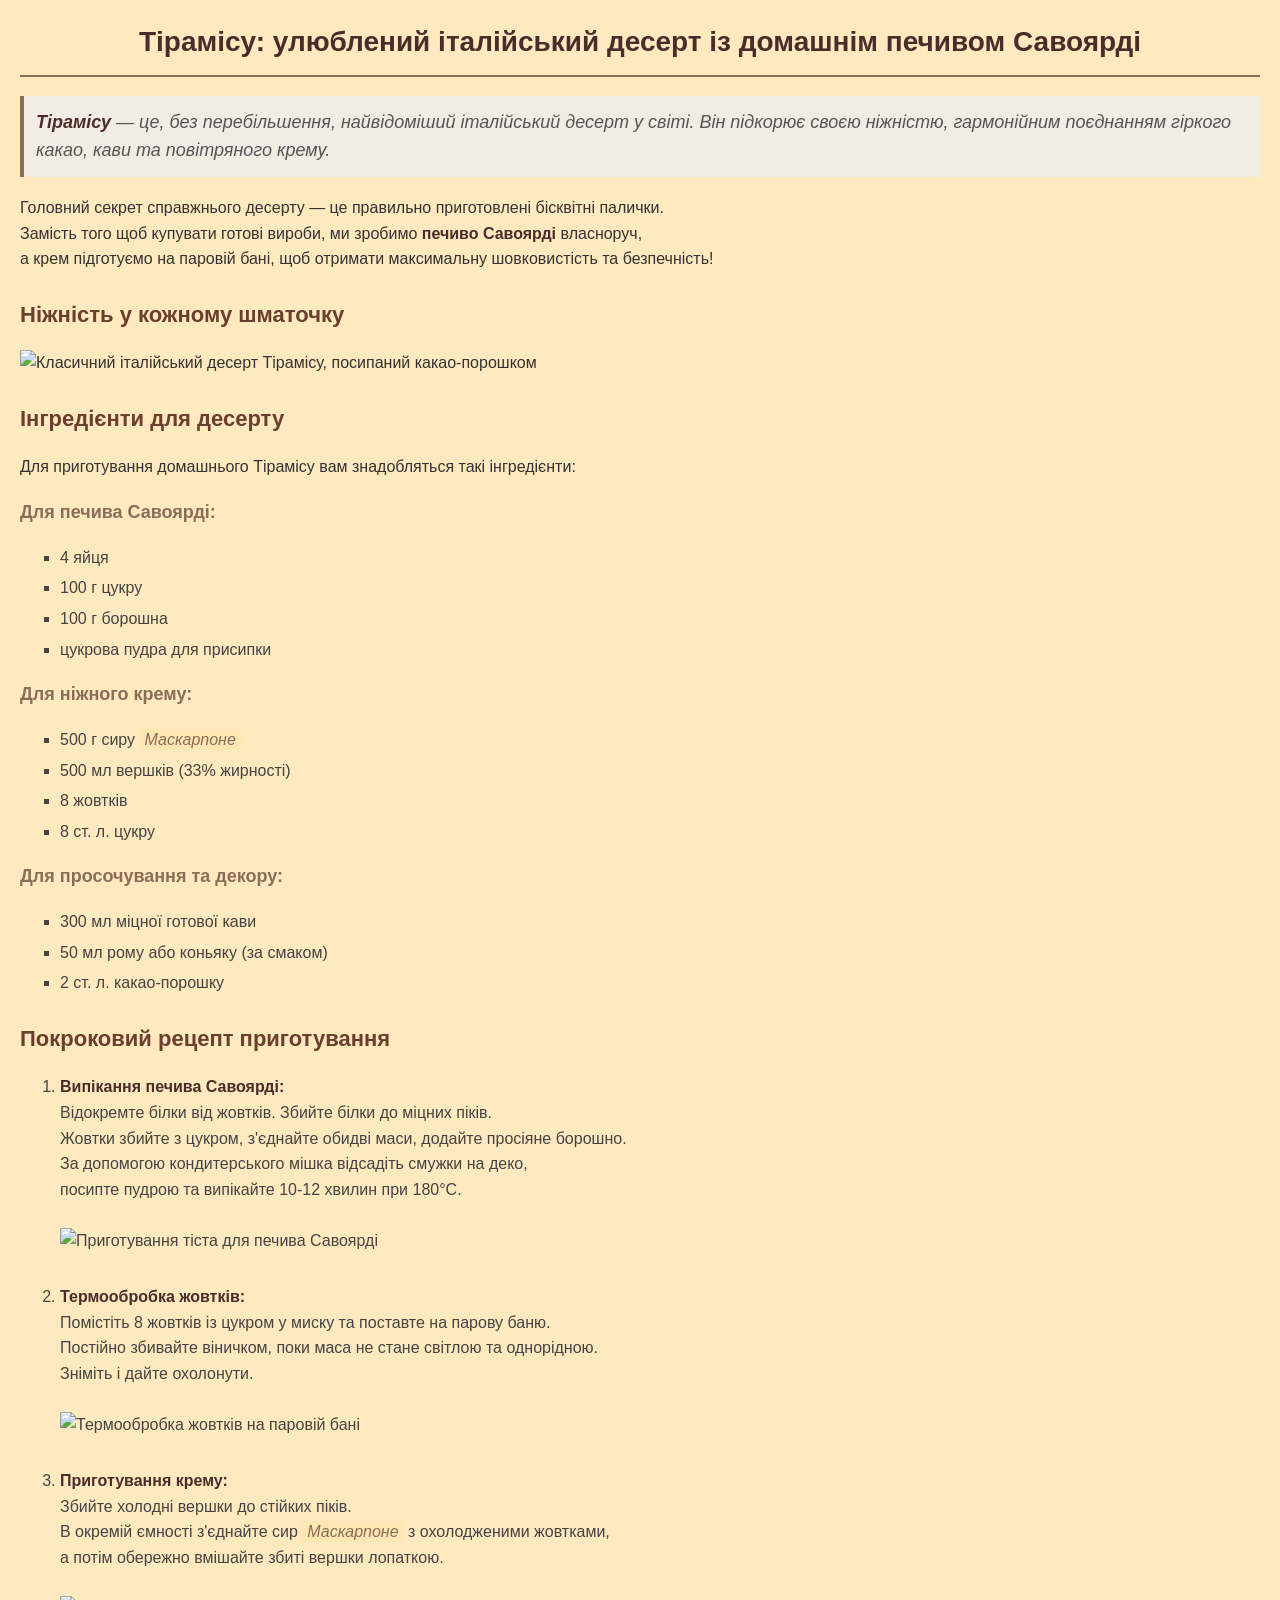
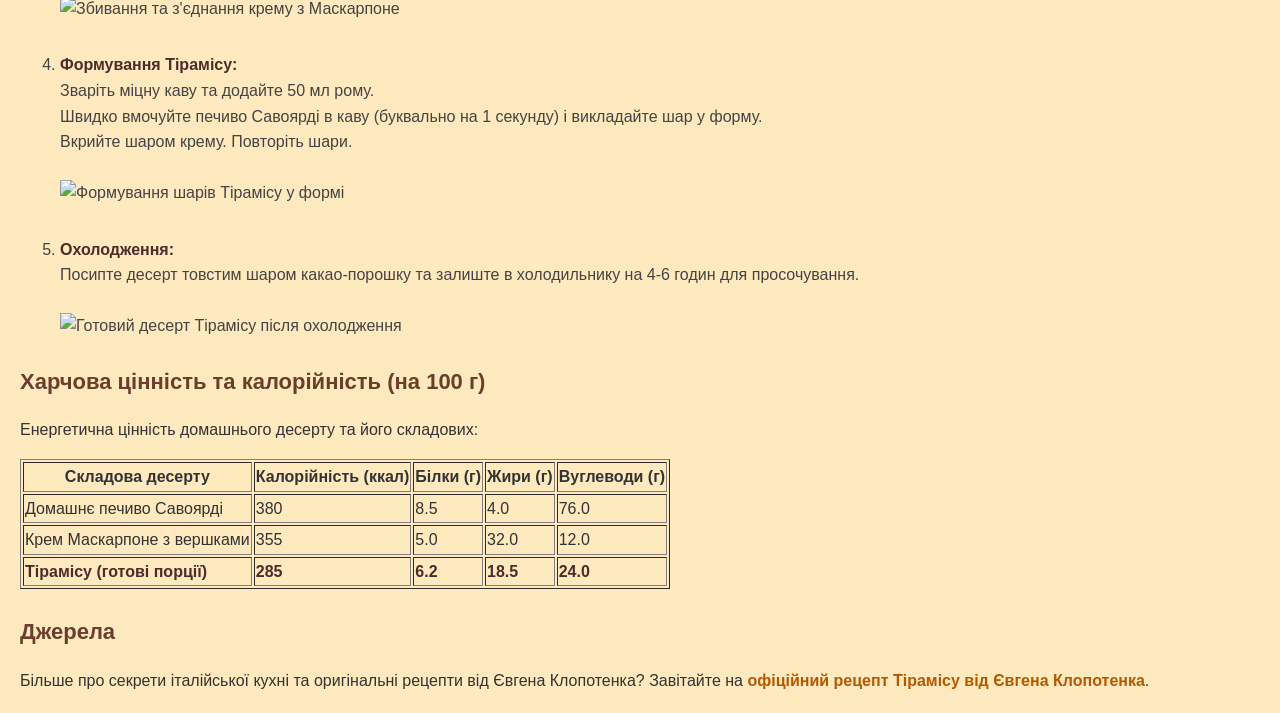
==== iind.html @ 0dbadf5c "Add files via upload" ====
<!DOCTYPE html>
<html lang="uk">

<head>
    <meta charset="UTF-8">
    <meta name="viewport" content="width=device-width, initial-scale=1.0">
    <title>Тірамісу: Улюблений італійський десерт від шефа</title>
    <link rel="stylesheet" href="sttyle.css">
</head>

<body>

    <h1 id="page-title">Тірамісу: улюблений італійський десерт із домашнім печивом Савоярді</h1>

    <p class="intro">
        <strong>Тірамісу</strong> — це, без перебільшення, найвідоміший італійський десерт у світі. Він підкорює своєю
        ніжністю, гармонійним поєднанням гіркого какао, кави та повітряного крему.
    </p>
    <p>
        Головний секрет справжнього десерту — це правильно приготовлені бісквітні палички.<br>
        Замість того щоб купувати готові вироби, ми зробимо <strong>печиво Савоярді</strong> власноруч,<br>
        а крем підготуємо на паровій бані, щоб отримати максимальну шовковистість та безпечність!
    </p>

    <h2 class="section-title">Ніжність у кожному шматочку</h2>
    <img src="https://images.unsplash.com/photo-1571877227200-a0d98ea607e9?auto=format&fit=crop&w=800&q=80"
        alt="Класичний італійський десерт Тірамісу, посипаний какао-порошком" width="600">

    <h2 class="section-title">Інгредієнти для десерту</h2>
    <p>Для приготування домашнього Тірамісу вам знадобляться такі інгредієнти:</p>

    <h3>Для печива Савоярді:</h3>
    <ul>
        <li>4 яйця</li>
        <li>100 г цукру</li>
        <li>100 г борошна</li>
        <li>цукрова пудра для присипки</li>
    </ul>

    <h3>Для ніжного крему:</h3>
    <ul>
        <li>500 г сиру <em class="highlight">Маскарпоне</em></li>
        <li>500 мл вершків (33% жирності)</li>
        <li>8 жовтків</li>
        <li>8 ст. л. цукру</li>
    </ul>

    <h3>Для просочування та декору:</h3>
    <ul>
        <li>300 мл міцної готової кави</li>
        <li>50 мл рому або коньяку (за смаком)</li>
        <li>2 ст. л. какао-порошку</li>
    </ul>

    <h2 class="section-title">Покроковий рецепт приготування</h2>
    <ol>
        <li>
            <strong>Випікання печива Савоярді:</strong>
            <br> Відокремте білки від жовтків. Збийте білки до міцних піків.
            <br> Жовтки збийте з цукром, з'єднайте обидві маси, додайте просіяне борошно.
            <br> За допомогою кондитерського мішка відсадіть смужки на деко,
            <br> посипте пудрою та випікайте 10-12 хвилин при 180°C.<br>
            <br>
            <img src="https://klopotenko.com/wp-content/uploads/2022/11/tyramisu-onovlennya-2-img.jpg?v=1720543439"
                alt="Приготування тіста для печива Савоярді" width="450">
        </li>
        <br>
        <li>
            <strong>Термообробка жовтків:</strong>
            <br> Помістіть 8 жовтків із цукром у миску та поставте на парову баню.
            <br> Постійно збивайте віничком, поки маса не стане світлою та однорідною.
            <br> Зніміть і дайте охолонути.<br>
            <br>
            <img src="https://klopotenko.com/wp-content/uploads/2022/11/tyramisu-onovlennya-3-img.jpg?v=1720543438"
                alt="Термообробка жовтків на паровій бані" width="450">
        </li>
        <br>
        <li>
            <strong>Приготування крему:</strong>
            <br> Збийте холодні вершки до стійких піків.
            <br> В окремій ємності з'єднайте сир <em class="highlight">Маскарпоне</em> з охолодженими жовтками,
            <br> а потім обережно вмішайте збиті вершки лопаткою.<br>
            <br>
            <img src="https://klopotenko.com/wp-content/uploads/2022/11/tyramisu-onovlennya-4-img.jpg?v=1720543437"
                alt="Збивання та з'єднання крему з Маскарпоне" width="450">
        </li>
        <br>
        <li>
            <strong>Формування Тірамісу:</strong>
            <br> Зваріть міцну каву та додайте 50 мл рому.
            <br> Швидко вмочуйте печиво Савоярді в каву (буквально на 1 секунду) і викладайте шар у форму.
            <br> Вкрийте шаром крему. Повторіть шари.<br>
            <br>
            <img src="https://klopotenko.com/wp-content/uploads/2022/11/tyramisu-onovlennya-5-img.jpg?v=1720543436"
                alt="Формування шарів Тірамісу у формі" width="450">
        </li>
        <br>
        <li>
            <strong>Охолодження:</strong>
            <br> Посипте десерт товстим шаром какао-порошку та залиште в холодильнику на 4-6 годин для просочування.<br>
            <br>
            <img src="https://klopotenko.com/wp-content/uploads/2022/11/tyramisu-onovlennya-6-img.jpg?v=1720543435"
                alt="Готовий десерт Тірамісу після охолодження" width="450">
        </li>
    </ol>

    <h2 class="section-title">Харчова цінність та калорійність (на 100 г)</h2>
    <p>Енергетична цінність домашнього десерту та його складових:</p>
    <table border="1">
        <thead>
            <tr>
                <th>Складова десерту</th>
                <th>Калорійність (ккал)</th>
                <th>Білки (г)</th>
                <th>Жири (г)</th>
                <th>Вуглеводи (г)</th>
            </tr>
        </thead>
        <tbody>
            <tr>
                <td>Домашнє печиво Савоярді</td>
                <td>380</td>
                <td>8.5</td>
                <td>4.0</td>
                <td>76.0</td>
            </tr>
            <tr>
                <td>Крем Маскарпоне з вершками</td>
                <td>355</td>
                <td>5.0</td>
                <td>32.0</td>
                <td>12.0</td>
            </tr>
            <tr>
                <td><strong>Тірамісу (готові порції)</strong></td>
                <td><strong>285</strong></td>
                <td><strong>6.2</strong></td>
                <td><strong>18.5</strong></td>
                <td><strong>24.0</strong></td>
            </tr>
        </tbody>
    </table>

    <h2 class="section-title">Джерела</h2>
    <p>
        Більше про секрети італійської кухні та оригінальні рецепти від Євгена Клопотенка? Завітайте на
        <a href="https://klopotenko.com/tiramisu-ylublenyj-italijskij-desert/" target="_blank"
            rel="noopener noreferrer">офіційний рецепт Тірамісу від Євгена Клопотенка</a>.
    </p>

</body>

</html>
---- sttyle.css ----
body {
    background-color: #ffe9bf;
    font-family: Arial, sans-serif;
    color: #333333;
    line-height: 1.6;
    margin: 20px;
}

#page-title {
    color: #4a2c2a;
    font-size: 28px;
    font-weight: bold;
    text-align: center;
    border-bottom: 2px solid #8c6d58;
    padding-bottom: 10px;
}

.section-title {
    color: #6b3e2e;
    font-size: 22px;
    font-weight: bold;
    margin-top: 25px;
}

h3 {
    color: #8c6d58;
    font-size: 18px;
}

.intro {
    font-size: 18px;
    font-style: italic;
    color: #555555;
    background-color: #f3ece4;
    padding: 12px;
    border-left: 4px solid #8c6d58;
}

strong {
    color: #4a2c2a;
}

em {
    color: #8c6d58;
}

.highlight {
    background-color: #ffe6b3;
    padding: 2px 5px;
    border-radius: 3px;
}

a {
    color: #b35900;
    text-decoration: none;
    font-weight: bold;
}

a:hover {
    color: #e67300;
    text-decoration: underline;
}

ul, ol {
    color: #444444;
}

ul {
    list-style-type: square;
}

ol {
    list-style-type: decimal;
}

li {
    margin-bottom: 5px;
}
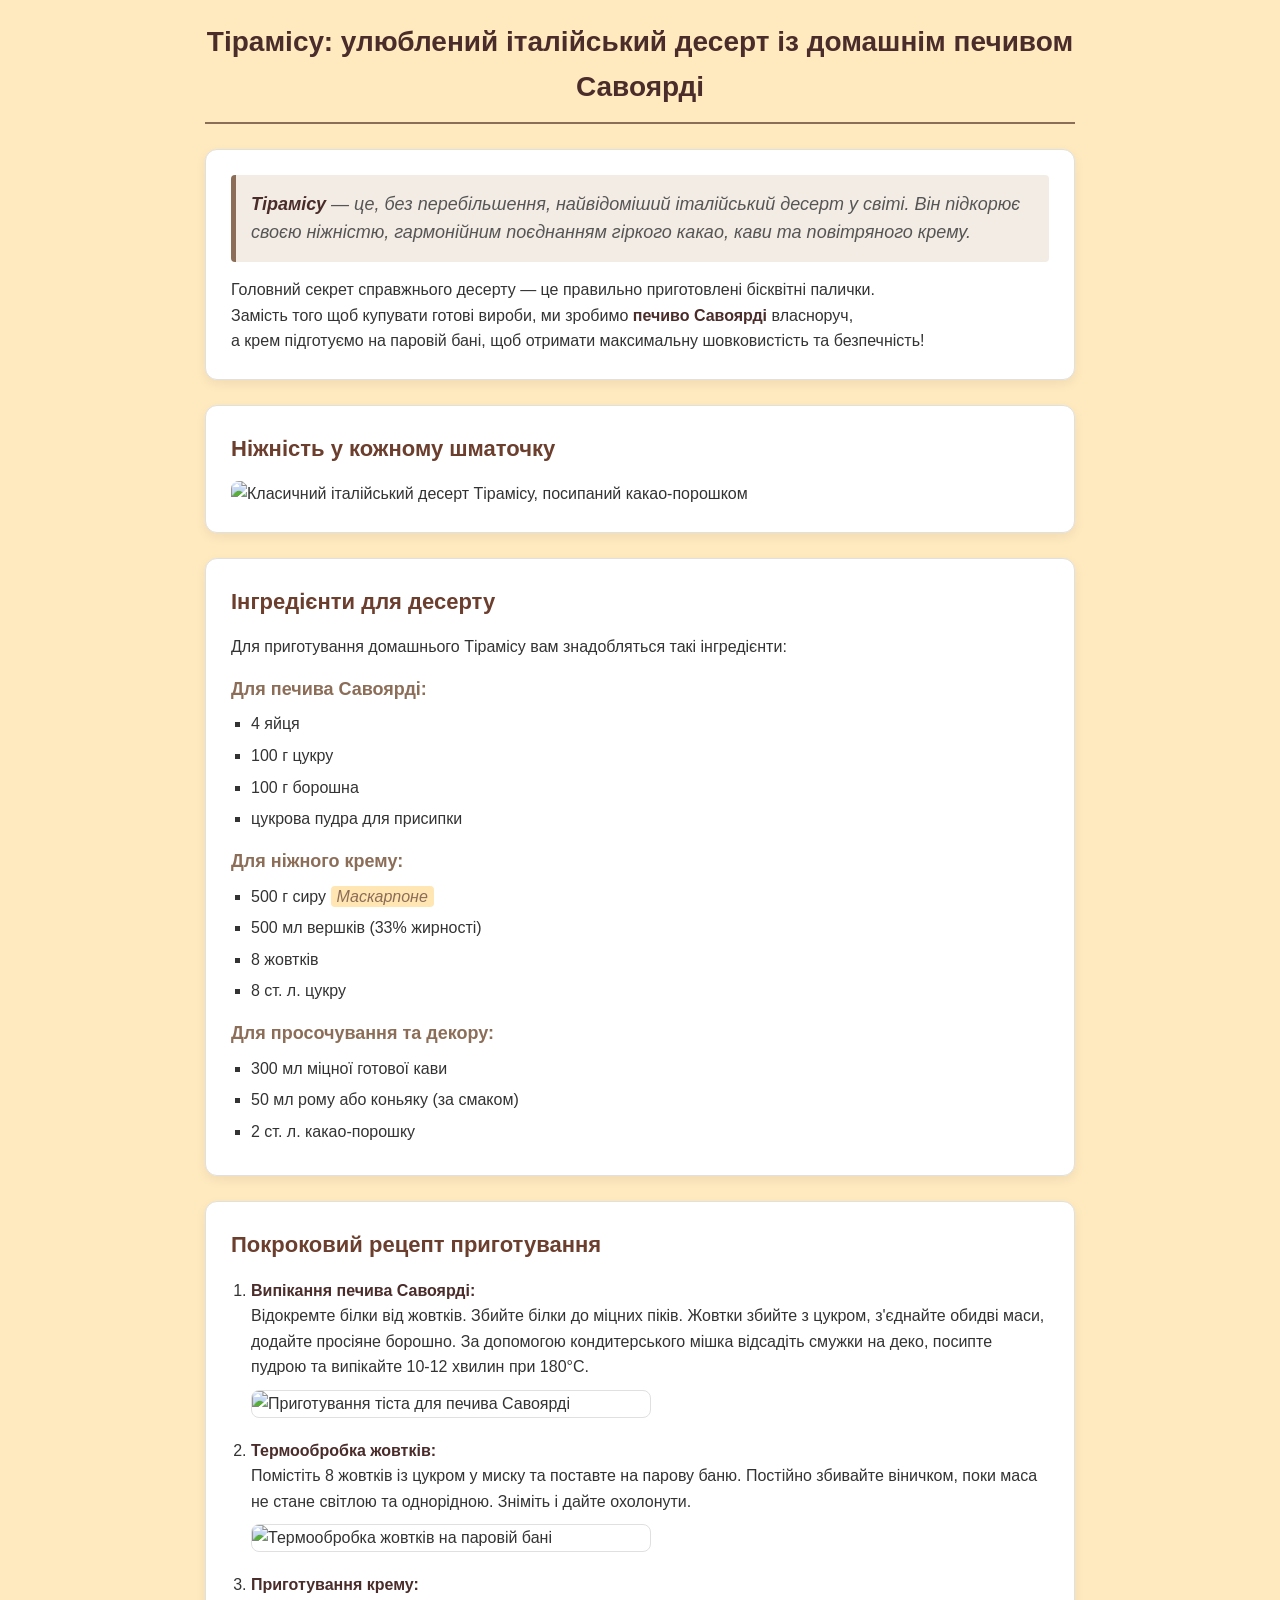
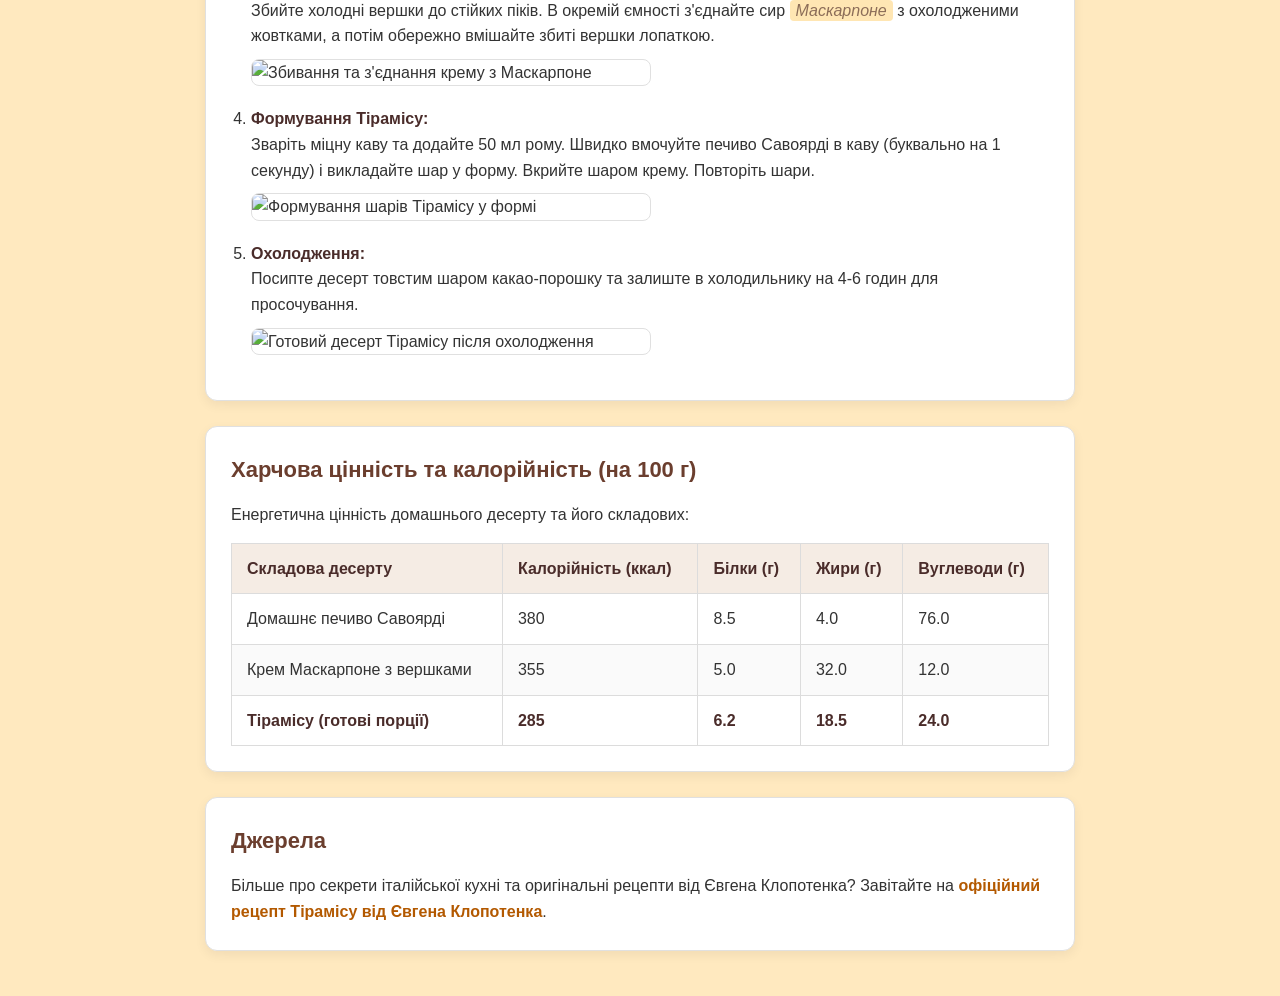
==== commit b89aa934: "Update iind.html" ====
--- a/iind.html
+++ b/iind.html
@@ -10,144 +10,155 @@
 
 <body>
 
-    <h1 id="page-title">Тірамісу: улюблений італійський десерт із домашнім печивом Савоярді</h1>
+    <div class="container">
 
-    <p class="intro">
-        <strong>Тірамісу</strong> — це, без перебільшення, найвідоміший італійський десерт у світі. Він підкорює своєю
-        ніжністю, гармонійним поєднанням гіркого какао, кави та повітряного крему.
-    </p>
-    <p>
-        Головний секрет справжнього десерту — це правильно приготовлені бісквітні палички.<br>
-        Замість того щоб купувати готові вироби, ми зробимо <strong>печиво Савоярді</strong> власноруч,<br>
-        а крем підготуємо на паровій бані, щоб отримати максимальну шовковистість та безпечність!
-    </p>
+        <header id="main-header">
+            <h1 id="page-title">Тірамісу: улюблений італійський десерт із домашнім печивом Савоярді</h1>
+        </header>
 
-    <h2 class="section-title">Ніжність у кожному шматочку</h2>
-    <img src="https://images.unsplash.com/photo-1571877227200-a0d98ea607e9?auto=format&fit=crop&w=800&q=80"
-        alt="Класичний італійський десерт Тірамісу, посипаний какао-порошком" width="600">
+        <section class="card">
+            <p class="intro">
+                <strong>Тірамісу</strong> — це, без перебільшення, найвідоміший італійський десерт у світі. Він підкорює своєю
+                ніжністю, гармонійним поєднанням гіркого какао, кави та повітряного крему.
+            </p>
+            <p style="margin-top: 15px;">
+                Головний секрет справжнього десерту — це правильно приготовлені бісквітні палички.<br>
+                Замість того щоб купувати готові вироби, ми зробимо <strong>печиво Савоярді</strong> власноруч,<br>
+                а крем підготуємо на паровій бані, щоб отримати максимальну шовковистість та безпечність!
+            </p>
+        </section>
 
-    <h2 class="section-title">Інгредієнти для десерту</h2>
-    <p>Для приготування домашнього Тірамісу вам знадобляться такі інгредієнти:</p>
+        <section class="card">
+            <h2 class="section-title">Ніжність у кожному шматочку</h2>
+            <img src="https://images.unsplash.com/photo-1571877227200-a0d98ea607e9?auto=format&fit=crop&w=800&q=80"
+                alt="Класичний італійський десерт Тірамісу, посипаний какао-порошком" class="main-img">
+        </section>
 
-    <h3>Для печива Савоярді:</h3>
-    <ul>
-        <li>4 яйця</li>
-        <li>100 г цукру</li>
-        <li>100 г борошна</li>
-        <li>цукрова пудра для присипки</li>
-    </ul>
+        <section class="card">
+            <h2 class="section-title">Інгредієнти для десерту</h2>
+            <p style="margin-bottom: 15px;">Для приготування домашнього Тірамісу вам знадобляться такі інгредієнти:</p>
 
-    <h3>Для ніжного крему:</h3>
-    <ul>
-        <li>500 г сиру <em class="highlight">Маскарпоне</em></li>
-        <li>500 мл вершків (33% жирності)</li>
-        <li>8 жовтків</li>
-        <li>8 ст. л. цукру</li>
-    </ul>
+            <h3>Для печива Савоярді:</h3>
+            <ul>
+                <li>4 яйця</li>
+                <li>100 г цукру</li>
+                <li>100 г борошна</li>
+                <li>цукрова пудра для присипки</li>
+            </ul>
 
-    <h3>Для просочування та декору:</h3>
-    <ul>
-        <li>300 мл міцної готової кави</li>
-        <li>50 мл рому або коньяку (за смаком)</li>
-        <li>2 ст. л. какао-порошку</li>
-    </ul>
+            <h3>Для ніжного крему:</h3>
+            <ul>
+                <li>500 г сиру <em class="highlight">Маскарпоне</em></li>
+                <li>500 мл вершків (33% жирності)</li>
+                <li>8 жовтків</li>
+                <li>8 ст. л. цукру</li>
+            </ul>
 
-    <h2 class="section-title">Покроковий рецепт приготування</h2>
-    <ol>
-        <li>
-            <strong>Випікання печива Савоярді:</strong>
-            <br> Відокремте білки від жовтків. Збийте білки до міцних піків.
-            <br> Жовтки збийте з цукром, з'єднайте обидві маси, додайте просіяне борошно.
-            <br> За допомогою кондитерського мішка відсадіть смужки на деко,
-            <br> посипте пудрою та випікайте 10-12 хвилин при 180°C.<br>
-            <br>
-            <img src="https://klopotenko.com/wp-content/uploads/2022/11/tyramisu-onovlennya-2-img.jpg?v=1720543439"
-                alt="Приготування тіста для печива Савоярді" width="450">
-        </li>
-        <br>
-        <li>
-            <strong>Термообробка жовтків:</strong>
-            <br> Помістіть 8 жовтків із цукром у миску та поставте на парову баню.
-            <br> Постійно збивайте віничком, поки маса не стане світлою та однорідною.
-            <br> Зніміть і дайте охолонути.<br>
-            <br>
-            <img src="https://klopotenko.com/wp-content/uploads/2022/11/tyramisu-onovlennya-3-img.jpg?v=1720543438"
-                alt="Термообробка жовтків на паровій бані" width="450">
-        </li>
-        <br>
-        <li>
-            <strong>Приготування крему:</strong>
-            <br> Збийте холодні вершки до стійких піків.
-            <br> В окремій ємності з'єднайте сир <em class="highlight">Маскарпоне</em> з охолодженими жовтками,
-            <br> а потім обережно вмішайте збиті вершки лопаткою.<br>
-            <br>
-            <img src="https://klopotenko.com/wp-content/uploads/2022/11/tyramisu-onovlennya-4-img.jpg?v=1720543437"
-                alt="Збивання та з'єднання крему з Маскарпоне" width="450">
-        </li>
-        <br>
-        <li>
-            <strong>Формування Тірамісу:</strong>
-            <br> Зваріть міцну каву та додайте 50 мл рому.
-            <br> Швидко вмочуйте печиво Савоярді в каву (буквально на 1 секунду) і викладайте шар у форму.
-            <br> Вкрийте шаром крему. Повторіть шари.<br>
-            <br>
-            <img src="https://klopotenko.com/wp-content/uploads/2022/11/tyramisu-onovlennya-5-img.jpg?v=1720543436"
-                alt="Формування шарів Тірамісу у формі" width="450">
-        </li>
-        <br>
-        <li>
-            <strong>Охолодження:</strong>
-            <br> Посипте десерт товстим шаром какао-порошку та залиште в холодильнику на 4-6 годин для просочування.<br>
-            <br>
-            <img src="https://klopotenko.com/wp-content/uploads/2022/11/tyramisu-onovlennya-6-img.jpg?v=1720543435"
-                alt="Готовий десерт Тірамісу після охолодження" width="450">
-        </li>
-    </ol>
+            <h3>Для просочування та декору:</h3>
+            <ul>
+                <li>300 мл міцної готової кави</li>
+                <li>50 мл рому або коньяку (за смаком)</li>
+                <li>2 ст. л. какао-порошку</li>
+            </ul>
+        </section>
 
-    <h2 class="section-title">Харчова цінність та калорійність (на 100 г)</h2>
-    <p>Енергетична цінність домашнього десерту та його складових:</p>
-    <table border="1">
-        <thead>
-            <tr>
-                <th>Складова десерту</th>
-                <th>Калорійність (ккал)</th>
-                <th>Білки (г)</th>
-                <th>Жири (г)</th>
-                <th>Вуглеводи (г)</th>
-            </tr>
-        </thead>
-        <tbody>
-            <tr>
-                <td>Домашнє печиво Савоярді</td>
-                <td>380</td>
-                <td>8.5</td>
-                <td>4.0</td>
-                <td>76.0</td>
-            </tr>
-            <tr>
-                <td>Крем Маскарпоне з вершками</td>
-                <td>355</td>
-                <td>5.0</td>
-                <td>32.0</td>
-                <td>12.0</td>
-            </tr>
-            <tr>
-                <td><strong>Тірамісу (готові порції)</strong></td>
-                <td><strong>285</strong></td>
-                <td><strong>6.2</strong></td>
-                <td><strong>18.5</strong></td>
-                <td><strong>24.0</strong></td>
-            </tr>
-        </tbody>
-    </table>
+        <section class="card">
+            <h2 class="section-title">Покроковий рецепт приготування</h2>
+            <div class="gallery">
+                <ol>
+                    <li>
+                        <strong>Випікання печива Савоярді:</strong><br>
+                        Відокремте білки від жовтків. Збийте білки до міцних піків.
+                        Жовтки збийте з цукром, з'єднайте обидві маси, додайте просіяне борошно.
+                        За допомогою кондитерського мішка відсадіть смужки на деко,
+                        посипте пудрою та випікайте 10-12 хвилин при 180°C.<br>
+                        <img src="https://klopotenko.com/wp-content/uploads/2022/11/tyramisu-onovlennya-2-img.jpg?v=1720543439"
+                            alt="Приготування тіста для печива Савоярді" class="step-img">
+                    </li>
+                    <li>
+                        <strong>Термообробка жовтків:</strong><br>
+                        Помістіть 8 жовтків із цукром у миску та поставте на парову баню.
+                        Постійно збивайте віничком, поки маса не стане світлою та однорідною.
+                        Зніміть і дайте охолонути.<br>
+                        <img src="https://klopotenko.com/wp-content/uploads/2022/11/tyramisu-onovlennya-3-img.jpg?v=1720543438"
+                            alt="Термообробка жовтків на паровій бані" class="step-img">
+                    </li>
+                    <li>
+                        <strong>Приготування крему:</strong><br>
+                        Збийте холодні вершки до стійких піків.
+                        В окремій ємності з'єднайте сир <em class="highlight">Маскарпоне</em> з охолодженими жовтками,
+                        а потім обережно вмішайте збиті вершки лопаткою.<br>
+                        <img src="https://klopotenko.com/wp-content/uploads/2022/11/tyramisu-onovlennya-4-img.jpg?v=1720543437"
+                            alt="Збивання та з'єднання крему з Маскарпоне" class="step-img">
+                    </li>
+                    <li>
+                        <strong>Формування Тірамісу:</strong><br>
+                        Зваріть міцну каву та додайте 50 мл рому.
+                        Швидко вмочуйте печиво Савоярді в каву (буквально на 1 секунду) і викладайте шар у форму.
+                        Вкрийте шаром крему. Повторіть шари.<br>
+                        <img src="https://klopotenko.com/wp-content/uploads/2022/11/tyramisu-onovlennya-5-img.jpg?v=1720543436"
+                            alt="Формування шарів Тірамісу у формі" class="step-img">
+                    </li>
+                    <li>
+                        <strong>Охолодження:</strong><br>
+                        Посипте десерт товстим шаром какао-порошку та залиште в холодильнику на 4-6 годин для просочування.<br>
+                        <img src="https://klopotenko.com/wp-content/uploads/2022/11/tyramisu-onovlennya-6-img.jpg?v=1720543435"
+                            alt="Готовий десерт Тірамісу після охолодження" class="step-img">
+                    </li>
+                </ol>
+            </div>
+        </section>
 
-    <h2 class="section-title">Джерела</h2>
-    <p>
-        Більше про секрети італійської кухні та оригінальні рецепти від Євгена Клопотенка? Завітайте на
-        <a href="https://klopotenko.com/tiramisu-ylublenyj-italijskij-desert/" target="_blank"
-            rel="noopener noreferrer">офіційний рецепт Тірамісу від Євгена Клопотенка</a>.
-    </p>
+        <section class="card">
+            <h2 class="section-title">Харчова цінність та калорійність (на 100 г)</h2>
+            <p style="margin-bottom: 15px;">Енергетична цінність домашнього десерту та його складових:</p>
+            <table>
+                <thead>
+                    <tr>
+                        <th>Складова десерту</th>
+                        <th>Калорійність (ккал)</th>
+                        <th>Білки (г)</th>
+                        <th>Жири (г)</th>
+                        <th>Вуглеводи (г)</th>
+                    </tr>
+                </thead>
+                <tbody>
+                    <tr>
+                        <td>Домашнє печиво Савоярді</td>
+                        <td>380</td>
+                        <td>8.5</td>
+                        <td>4.0</td>
+                        <td>76.0</td>
+                    </tr>
+                    <tr>
+                        <td>Крем Маскарпоне з вершками</td>
+                        <td>355</td>
+                        <td>5.0</td>
+                        <td>32.0</td>
+                        <td>12.0</td>
+                    </tr>
+                    <tr>
+                        <td><strong>Тірамісу (готові порції)</strong></td>
+                        <td><strong>285</strong></td>
+                        <td><strong>6.2</strong></td>
+                        <td><strong>18.5</strong></td>
+                        <td><strong>24.0</strong></td>
+                    </tr>
+                </tbody>
+            </table>
+        </section>
+
+        <section class="card">
+            <h2 class="section-title">Джерела</h2>
+            <p>
+                Більше про секрети італійської кухні та оригінальні рецепти від Євгена Клопотенка? Завітайте на
+                <a href="https://klopotenko.com/tiramisu-ylublenyj-italijskij-desert/" target="_blank"
+                    rel="noopener noreferrer">офіційний рецепт Тірамісу від Євгена Клопотенка</a>.
+            </p>
+        </section>
+
+    </div>
 
 </body>
 
-</html>+</html>
--- a/sttyle.css
+++ b/sttyle.css
@@ -1,9 +1,29 @@
+* {
+    box-sizing: border-box;
+    margin: 0;
+    padding: 0;
+}
+
 body {
     background-color: #ffe9bf;
     font-family: Arial, sans-serif;
     color: #333333;
     line-height: 1.6;
-    margin: 20px;
+    padding: 20px 0;
+}
+.container {
+    max-width: 900px;
+    margin: 0 auto;
+    padding: 0 15px;
+}
+
+.card {
+    background-color: #ffffff;
+    padding: 25px;
+    border: 1px solid #e0e0e0;
+    border-radius: 12px;
+    margin-bottom: 25px;
+    box-shadow: 0 4px 12px rgba(0, 0, 0, 0.06);
 }
 
 #page-title {
@@ -12,19 +32,22 @@
     font-weight: bold;
     text-align: center;
     border-bottom: 2px solid #8c6d58;
-    padding-bottom: 10px;
+    padding-bottom: 12px;
+    margin-bottom: 25px;
 }
 
 .section-title {
     color: #6b3e2e;
     font-size: 22px;
     font-weight: bold;
-    margin-top: 25px;
+    margin-bottom: 15px;
 }
 
 h3 {
     color: #8c6d58;
     font-size: 18px;
+    margin-top: 15px;
+    margin-bottom: 8px;
 }
 
 .intro {
@@ -32,8 +55,9 @@
     font-style: italic;
     color: #555555;
     background-color: #f3ece4;
-    padding: 12px;
-    border-left: 4px solid #8c6d58;
+    padding: 15px;
+    border-left: 5px solid #8c6d58;
+    border-radius: 4px;
 }
 
 strong {
@@ -46,8 +70,56 @@
 
 .highlight {
     background-color: #ffe6b3;
-    padding: 2px 5px;
-    border-radius: 3px;
+    padding: 2px 6px;
+    border-radius: 4px;
+}
+
+table {
+    width: 100%;
+    border-collapse: collapse;
+    margin-top: 10px;
+}
+
+th, td {
+    padding: 12px 15px;
+    border: 1px solid #dcdcdc;
+    text-align: left;
+}
+
+th {
+    background-color: #f5ece4;
+    color: #4a2c2a;
+    font-weight: bold;
+}
+
+tbody tr:nth-child(even) {
+    background-color: #fafafa;
+}
+
+.main-img {
+    max-width: 100%;
+    height: auto;
+    border-radius: 8px;
+    display: block;
+    margin: 0 auto;
+}
+
+.gallery ol {
+    padding-left: 20px;
+}
+
+.gallery li {
+    margin-bottom: 20px;
+}
+
+.step-img {
+    max-width: 100%;
+    width: 400px;
+    height: auto;
+    border-radius: 8px;
+    border: 1px solid #e0e0e0;
+    margin-top: 10px;
+    display: block;
 }
 
 a {
@@ -61,18 +133,11 @@
     text-decoration: underline;
 }
 
-ul, ol {
-    color: #444444;
-}
-
 ul {
     list-style-type: square;
-}
-
-ol {
-    list-style-type: decimal;
+    padding-left: 20px;
 }
 
 li {
-    margin-bottom: 5px;
-}+    margin-bottom: 6px;
+}
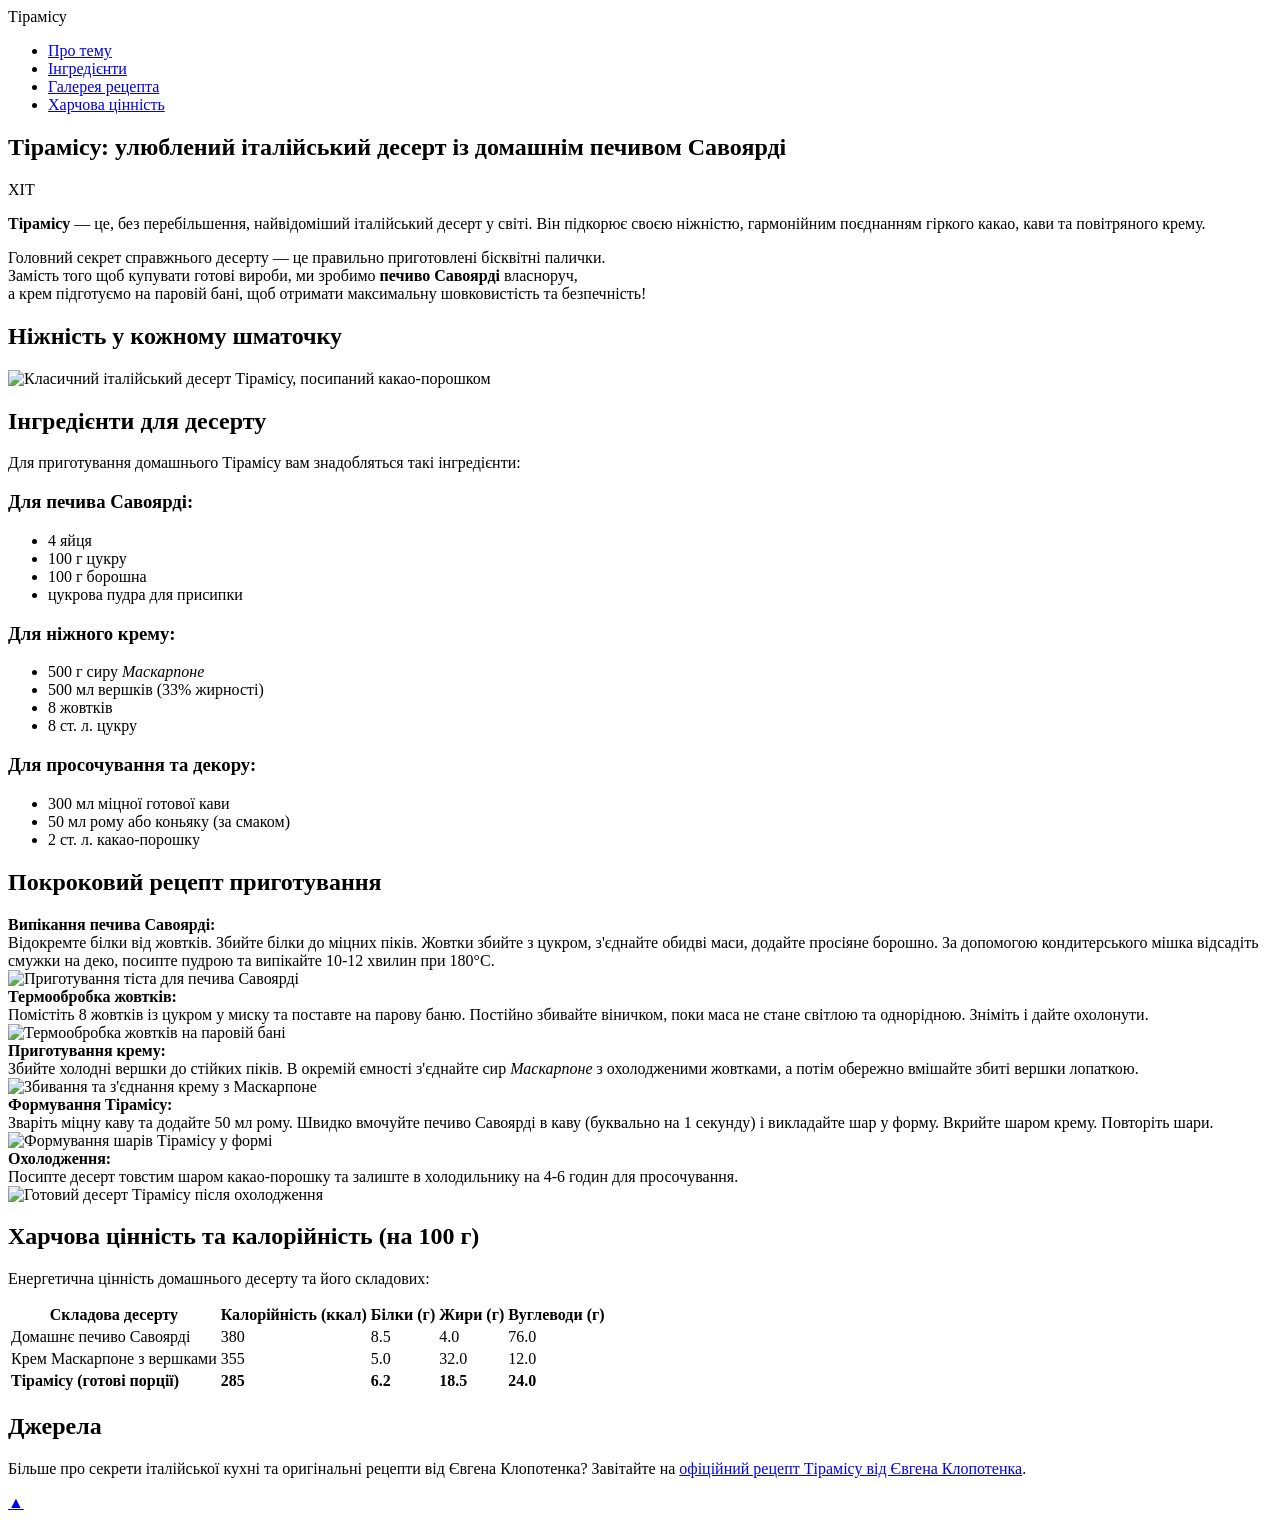
==== commit 07d11fff: "Update index.html" ====
--- a/iind.html
+++ b/iind.html
@@ -5,18 +5,29 @@
     <meta charset="UTF-8">
     <meta name="viewport" content="width=device-width, initial-scale=1.0">
     <title>Тірамісу: Улюблений італійський десерт від шефа</title>
-    <link rel="stylesheet" href="sttyle.css">
+    <link rel="stylesheet" href="css/style.css">
 </head>
 
 <body>
 
+    <header class="site-header" id="main-header">
+        <div class="header-container">
+            <div class="logo">Тірамісу</div>
+            <nav class="site-nav">
+                <ul>
+                    <li><a href="#about">Про тему</a></li>
+                    <li><a href="#ingredients">Інгредієнти</a></li>
+                    <li><a href="#gallery">Галерея рецепта</a></li>
+                    <li><a href="#nutrition">Харчова цінність</a></li>
+                </ul>
+            </nav>
+        </div>
+    </header>
+
     <div class="container">
-
-        <header id="main-header">
+        <section id="about" class="cont_sect card">
             <h1 id="page-title">Тірамісу: улюблений італійський десерт із домашнім печивом Савоярді</h1>
-        </header>
-
-        <section class="card">
+            <span class="sect_span">ХІТ</span>
             <p class="intro">
                 <strong>Тірамісу</strong> — це, без перебільшення, найвідоміший італійський десерт у світі. Він підкорює своєю
                 ніжністю, гармонійним поєднанням гіркого какао, кави та повітряного крему.
@@ -34,7 +45,7 @@
                 alt="Класичний італійський десерт Тірамісу, посипаний какао-порошком" class="main-img">
         </section>
 
-        <section class="card">
+        <section id="ingredients" class="card">
             <h2 class="section-title">Інгредієнти для десерту</h2>
             <p style="margin-bottom: 15px;">Для приготування домашнього Тірамісу вам знадобляться такі інгредієнти:</p>
 
@@ -62,54 +73,52 @@
             </ul>
         </section>
 
-        <section class="card">
+        <section id="gallery" class="card">
             <h2 class="section-title">Покроковий рецепт приготування</h2>
-            <div class="gallery">
-                <ol>
-                    <li>
-                        <strong>Випікання печива Савоярді:</strong><br>
-                        Відокремте білки від жовтків. Збийте білки до міцних піків.
-                        Жовтки збийте з цукром, з'єднайте обидві маси, додайте просіяне борошно.
-                        За допомогою кондитерського мішка відсадіть смужки на деко,
-                        посипте пудрою та випікайте 10-12 хвилин при 180°C.<br>
-                        <img src="https://klopotenko.com/wp-content/uploads/2022/11/tyramisu-onovlennya-2-img.jpg?v=1720543439"
-                            alt="Приготування тіста для печива Савоярді" class="step-img">
-                    </li>
-                    <li>
-                        <strong>Термообробка жовтків:</strong><br>
-                        Помістіть 8 жовтків із цукром у миску та поставте на парову баню.
-                        Постійно збивайте віничком, поки маса не стане світлою та однорідною.
-                        Зніміть і дайте охолонути.<br>
-                        <img src="https://klopotenko.com/wp-content/uploads/2022/11/tyramisu-onovlennya-3-img.jpg?v=1720543438"
-                            alt="Термообробка жовтків на паровій бані" class="step-img">
-                    </li>
-                    <li>
-                        <strong>Приготування крему:</strong><br>
-                        Збийте холодні вершки до стійких піків.
-                        В окремій ємності з'єднайте сир <em class="highlight">Маскарпоне</em> з охолодженими жовтками,
-                        а потім обережно вмішайте збиті вершки лопаткою.<br>
-                        <img src="https://klopotenko.com/wp-content/uploads/2022/11/tyramisu-onovlennya-4-img.jpg?v=1720543437"
-                            alt="Збивання та з'єднання крему з Маскарпоне" class="step-img">
-                    </li>
-                    <li>
-                        <strong>Формування Тірамісу:</strong><br>
-                        Зваріть міцну каву та додайте 50 мл рому.
-                        Швидко вмочуйте печиво Савоярді в каву (буквально на 1 секунду) і викладайте шар у форму.
-                        Вкрийте шаром крему. Повторіть шари.<br>
-                        <img src="https://klopotenko.com/wp-content/uploads/2022/11/tyramisu-onovlennya-5-img.jpg?v=1720543436"
-                            alt="Формування шарів Тірамісу у формі" class="step-img">
-                    </li>
-                    <li>
-                        <strong>Охолодження:</strong><br>
-                        Посипте десерт товстим шаром какао-порошку та залиште в холодильнику на 4-6 годин для просочування.<br>
-                        <img src="https://klopotenko.com/wp-content/uploads/2022/11/tyramisu-onovlennya-6-img.jpg?v=1720543435"
-                            alt="Готовий десерт Тірамісу після охолодження" class="step-img">
-                    </li>
-                </ol>
+            <div class="grid-gallery">
+                <div class="grid-item">
+                    <strong>Випікання печива Савоярді:</strong><br>
+                    Відокремте білки від жовтків. Збийте білки до міцних піків.
+                    Жовтки збийте з цукром, з'єднайте обидві маси, додайте просіяне борошно.
+                    За допомогою кондитерського мішка відсадіть смужки на деко,
+                    посипте пудрою та випікайте 10-12 хвилин при 180°C.<br>
+                    <img src="https://klopotenko.com/wp-content/uploads/2022/11/tyramisu-onovlennya-2-img.jpg?v=1720543439"
+                        alt="Приготування тіста для печива Савоярді" class="step-img">
+                </div>
+                <div class="grid-item">
+                    <strong>Термообробка жовтків:</strong><br>
+                    Помістіть 8 жовтків із цукром у миску та поставте на парову баню.
+                    Постійно збивайте віничком, поки маса не стане світлою та однорідною.
+                    Зніміть і дайте охолонути.<br>
+                    <img src="https://klopotenko.com/wp-content/uploads/2022/11/tyramisu-onovlennya-3-img.jpg?v=1720543438"
+                        alt="Термообробка жовтків на паровій бані" class="step-img">
+                </div>
+                <div class="grid-item">
+                    <strong>Приготування крему:</strong><br>
+                    Збийте холодні вершки до стійких піків.
+                    В окремій ємності з'єднайте сир <em class="highlight">Маскарпоне</em> з охолодженими жовтками,
+                    а потім обережно вмішайте збиті вершки лопаткою.<br>
+                    <img src="https://klopotenko.com/wp-content/uploads/2022/11/tyramisu-onovlennya-4-img.jpg?v=1720543437"
+                        alt="Збивання та з'єднання крему з Маскарпоне" class="step-img">
+                </div>
+                <div class="grid-item">
+                    <strong>Формування Тірамісу:</strong><br>
+                    Зваріть міцну каву та додайте 50 мл рому.
+                    Швидко вмочуйте печиво Савоярді в каву (буквально на 1 секунду) і викладайте шар у форму.
+                    Вкрийте шаром крему. Повторіть шари.<br>
+                    <img src="https://klopotenko.com/wp-content/uploads/2022/11/tyramisu-onovlennya-5-img.jpg?v=1720543436"
+                        alt="Формування шарів Тірамісу у формі" class="step-img">
+                </div>
+                <div class="grid-item">
+                    <strong>Охолодження:</strong><br>
+                    Посипте десерт товстим шаром какао-порошку та залиште в холодильнику на 4-6 годин для просочування.<br>
+                    <img src="https://klopotenko.com/wp-content/uploads/2022/11/tyramisu-onovlennya-6-img.jpg?v=1720543435"
+                        alt="Готовий десерт Тірамісу після охолодження" class="step-img">
+                </div>
             </div>
         </section>
 
-        <section class="card">
+        <section id="nutrition" class="card">
             <h2 class="section-title">Харчова цінність та калорійність (на 100 г)</h2>
             <p style="margin-bottom: 15px;">Енергетична цінність домашнього десерту та його складових:</p>
             <table>
@@ -148,7 +157,7 @@
             </table>
         </section>
 
-        <section class="card">
+        <section class="box-section card">
             <h2 class="section-title">Джерела</h2>
             <p>
                 Більше про секрети італійської кухні та оригінальні рецепти від Євгена Клопотенка? Завітайте на
@@ -159,6 +168,9 @@
 
     </div>
 
+    <a href="#main-header" class="strilka">
+        ▲
+    </a>
 </body>
 
 </html>
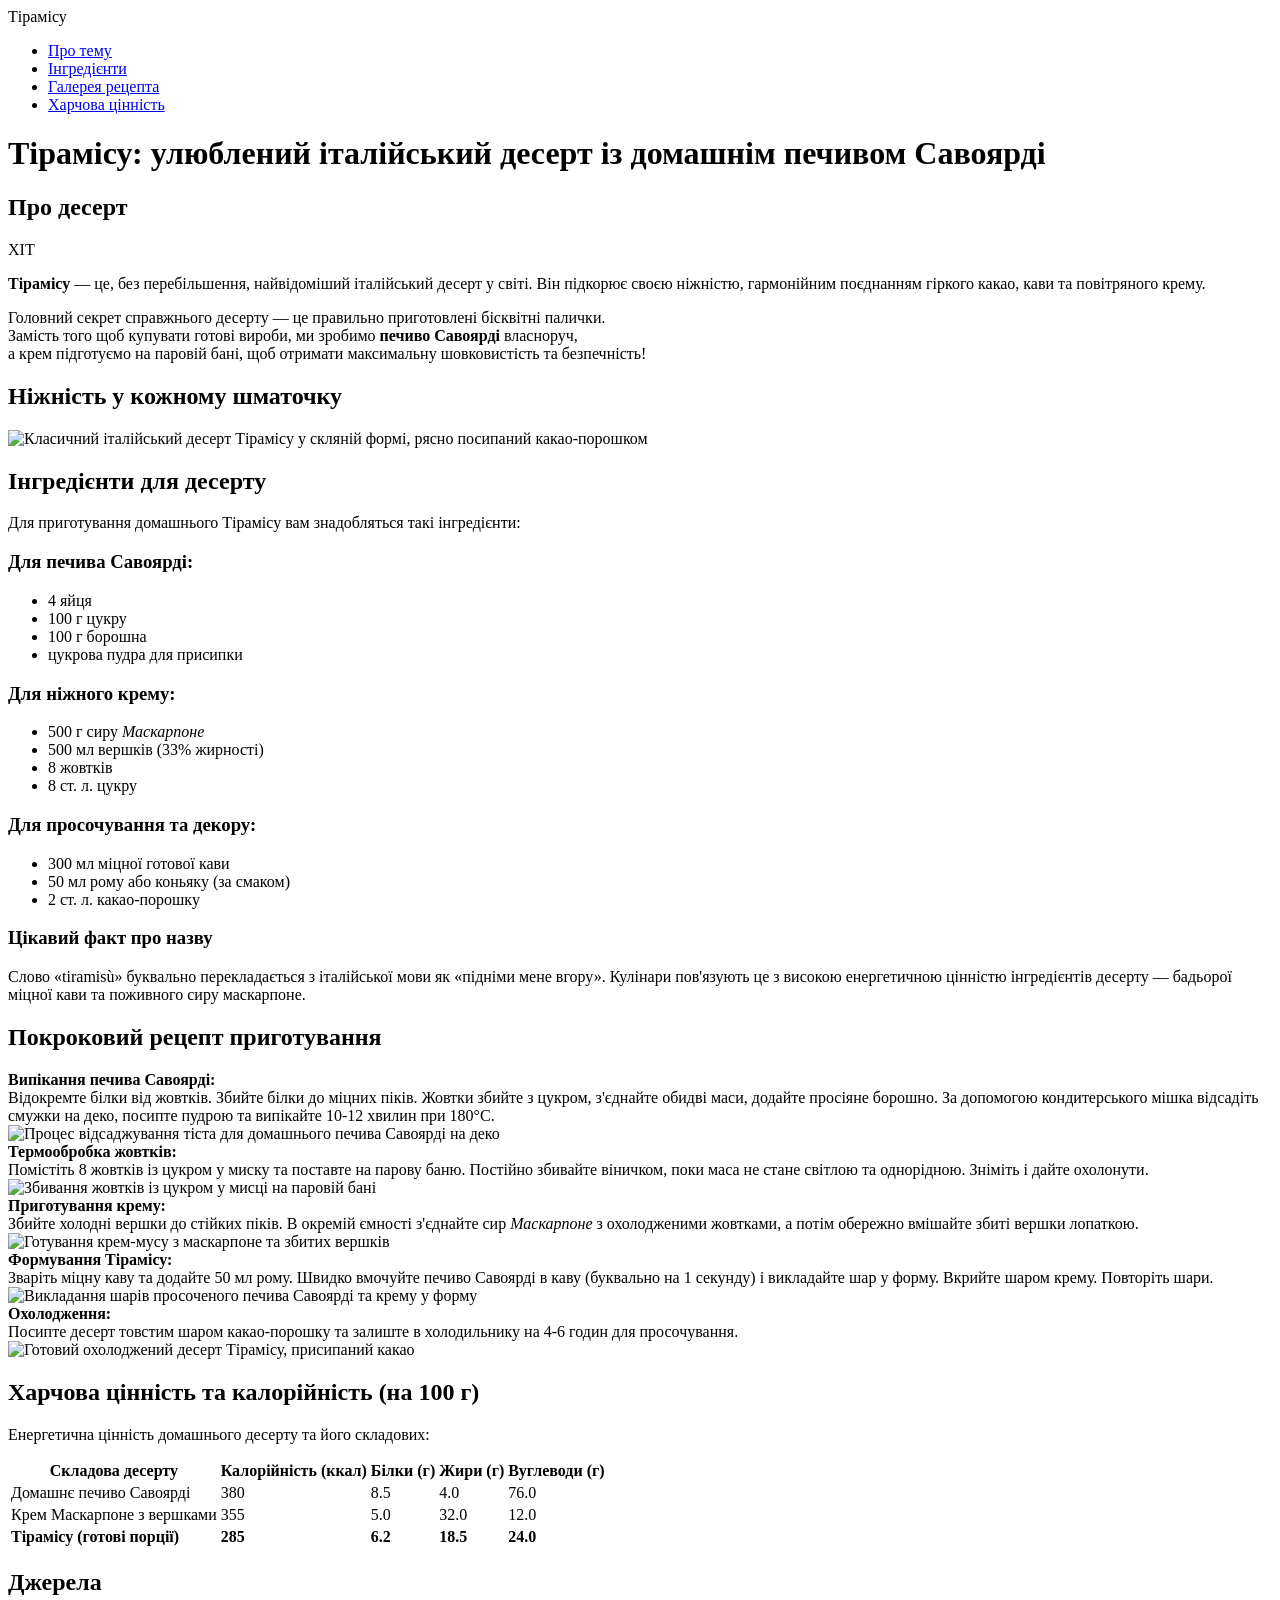
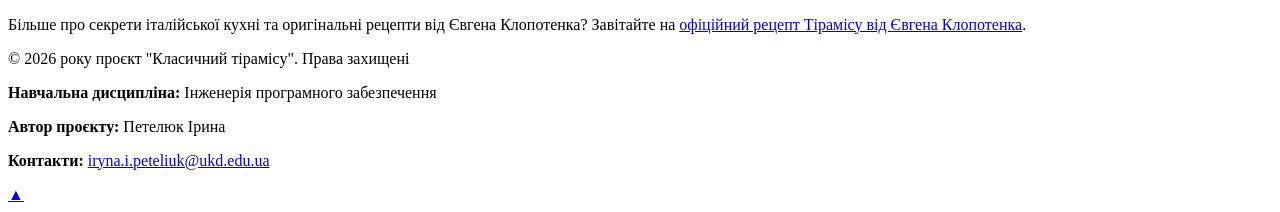
==== commit 1863082e: "index.html" ====
--- a/iind.html
+++ b/iind.html
@@ -4,8 +4,12 @@
 <head>
     <meta charset="UTF-8">
     <meta name="viewport" content="width=device-width, initial-scale=1.0">
-    <title>Тірамісу: Улюблений італійський десерт від шефа</title>
-    <link rel="stylesheet" href="css/style.css">
+    <title>Тірамісу — Покроковий рецепт італійського десерту з домашнім Савоярді</title>
+    <meta name="description" content="Дізнайтеся, як приготувати класичний італійський десерт Тірамісу з домашнім печивом Савоярді та ніжним кремом на паровій бані. Покроковий рецепт від шефа.">
+    <meta name="keywords" content="тірамісу, рецепт тірамісу, савоярді, маскарпоне, італійський десерт, десерт із кавою, рецепт клопотенко">
+    <meta name="author" content="Петелюк Ірина">
+    <link rel="icon" href="https://cdn-icons-png.flaticon.com/512/3014/3014318.png" type="image/x-icon">
+    <link rel="stylesheet" href="style.css">
 </head>
 
 <body>
@@ -13,7 +17,7 @@
     <header class="site-header" id="main-header">
         <div class="header-container">
             <div class="logo">Тірамісу</div>
-            <nav class="site-nav">
+            <nav class="site-nav" aria-label="Головне меню сайту">
                 <ul>
                     <li><a href="#about">Про тему</a></li>
                     <li><a href="#ingredients">Інгредієнти</a></li>
@@ -24,153 +28,186 @@
         </div>
     </header>
 
-    <div class="container">
-        <section id="about" class="cont_sect card">
-            <h1 id="page-title">Тірамісу: улюблений італійський десерт із домашнім печивом Савоярді</h1>
-            <span class="sect_span">ХІТ</span>
-            <p class="intro">
-                <strong>Тірамісу</strong> — це, без перебільшення, найвідоміший італійський десерт у світі. Він підкорює своєю
-                ніжністю, гармонійним поєднанням гіркого какао, кави та повітряного крему.
-            </p>
-            <p style="margin-top: 15px;">
-                Головний секрет справжнього десерту — це правильно приготовлені бісквітні палички.<br>
-                Замість того щоб купувати готові вироби, ми зробимо <strong>печиво Савоярді</strong> власноруч,<br>
-                а крем підготуємо на паровій бані, щоб отримати максимальну шовковистість та безпечність!
-            </p>
+    <main id="main-content" class="container">
+        
+        <h1 id="page-title">Тірамісу: улюблений італійський десерт із домашнім печивом Савоярді</h1>
+        
+        <section id="about" class="cont_sect">
+            <h2>Про десерт</h2>
+            <article class="card"> 
+                <span class="sect_span">ХІТ</span>
+                <p class="intro">
+                    <strong>Тірамісу</strong> — це, без перебільшення, найвідоміший італійський десерт у світі. Він підкорює своєю
+                    ніжністю, гармонійним поєднанням гіркого какао, кави та повітряного крему.
+                </p>
+                <p style="margin-top: 15px;">
+                    Головний секрет справжнього десерту — це правильно приготовлені бісквітні палички.<br>
+                    Замість того щоб купувати готові вироби, ми зробимо <strong>печиво Савоярді</strong> власноруч,<br>
+                    а крем підготуємо на паровій бані, щоб отримати максимальну шовковистість та безпечність!
+                </p>
+            </article>
         </section>
 
         <section class="card">
             <h2 class="section-title">Ніжність у кожному шматочку</h2>
-            <img src="https://images.unsplash.com/photo-1571877227200-a0d98ea607e9?auto=format&fit=crop&w=800&q=80"
-                alt="Класичний італійський десерт Тірамісу, посипаний какао-порошком" class="main-img">
-        </section>
-
-        <section id="ingredients" class="card">
+            <article class="card" style="border: none; box-shadow: none; padding: 0; margin: 0;">
+                <img src="https://images.unsplash.com/photo-1571877227200-a0d98ea607e9?auto=format&fit=crop&w=800&q=80"
+                    alt="Класичний італійський десерт Тірамісу у скляній формі, рясно посипаний какао-порошком" class="main-img">
+            </article>
+        </section>
+
+        <section id="ingredients">
             <h2 class="section-title">Інгредієнти для десерту</h2>
-            <p style="margin-bottom: 15px;">Для приготування домашнього Тірамісу вам знадобляться такі інгредієнти:</p>
-
-            <h3>Для печива Савоярді:</h3>
-            <ul>
-                <li>4 яйця</li>
-                <li>100 г цукру</li>
-                <li>100 г борошна</li>
-                <li>цукрова пудра для присипки</li>
-            </ul>
-
-            <h3>Для ніжного крему:</h3>
-            <ul>
-                <li>500 г сиру <em class="highlight">Маскарпоне</em></li>
-                <li>500 мл вершків (33% жирності)</li>
-                <li>8 жовтків</li>
-                <li>8 ст. л. цукру</li>
-            </ul>
-
-            <h3>Для просочування та декору:</h3>
-            <ul>
-                <li>300 мл міцної готової кави</li>
-                <li>50 мл рому або коньяку (за смаком)</li>
-                <li>2 ст. л. какао-порошку</li>
-            </ul>
-        </section>
-
-        <section id="gallery" class="card">
+            <article class="card">
+                <p style="margin-bottom: 15px;">Для приготування домашнього Тірамісу вам знадобляться такі інгредієнти:</p>
+
+                <h3>Для печива Савоярді:</h3>
+                <ul>
+                    <li>4 яйця</li>
+                    <li>100 г цукру</li>
+                    <li>100 г борошна</li>
+                    <li>цукрова пудра для присипки</li>
+                </ul>
+
+                <h3>Для ніжного крему:</h3>
+                <ul>
+                    <li>500 г сиру <em class="highlight">Маскарпоне</em></li>
+                    <li>500 мл вершків (33% жирності)</li>
+                    <li>8 жовтків</li>
+                    <li>8 ст. л. цукру</li>
+                </ul>
+
+                <h3>Для просочування та декору:</h3>
+                <ul>
+                    <li>300 мл міцної готової кави</li>
+                    <li>50 мл рому або коньяку (за смаком)</li>
+                    <li>2 ст. л. какао-порошку</li>
+                </ul>
+            </article>
+        </section>
+
+        <aside class="useful-aside card">
+            <h3>Цікавий факт про назву</h3>
+            <p>
+                Слово «tiramisù» буквально перекладається з італійської мови як «підніми мене вгору». Кулінари пов'язують це з високою енергетичною цінністю інгредієнтів десерту — бадьорої міцної кави та поживного сиру маскарпоне.
+            </p>
+        </aside>
+
+        <section id="gallery">
             <h2 class="section-title">Покроковий рецепт приготування</h2>
-            <div class="grid-gallery">
-                <div class="grid-item">
-                    <strong>Випікання печива Савоярді:</strong><br>
-                    Відокремте білки від жовтків. Збийте білки до міцних піків.
-                    Жовтки збийте з цукром, з'єднайте обидві маси, додайте просіяне борошно.
-                    За допомогою кондитерського мішка відсадіть смужки на деко,
-                    посипте пудрою та випікайте 10-12 хвилин при 180°C.<br>
-                    <img src="https://klopotenko.com/wp-content/uploads/2022/11/tyramisu-onovlennya-2-img.jpg?v=1720543439"
-                        alt="Приготування тіста для печива Савоярді" class="step-img">
+            <article class="card">
+                <div class="grid-gallery">
+                    <div class="grid-item">
+                        <strong>Випікання печива Савоярді:</strong><br>
+                        Відокремте білки від жовтків. Збийте білки до міцних піків.
+                        Жовтки збийте з цукром, з'єднайте обидві маси, додайте просіяне борошно.
+                        За допомогою кондитерського мішка відсадіть смужки на деко,
+                        посипте пудрою та випікайте 10-12 хвилин при 180°C.<br>
+                        <img src="https://klopotenko.com/wp-content/uploads/2022/11/tyramisu-onovlennya-2-img.jpg?v=1720543439"
+                            alt="Процес відсаджування тіста для домашнього печива Савоярді на деко" class="step-img">
+                    </div>
+                    <div class="grid-item">
+                        <strong>Термообробка жовтків:</strong><br>
+                        Помістіть 8 жовтків із цукром у миску та поставте на парову баню.
+                        Постійно збивайте віничком, поки маса не стане світлою та однорідною.
+                        Зніміть і дайте охолонути.<br>
+                        <img src="https://klopotenko.com/wp-content/uploads/2022/11/tyramisu-onovlennya-3-img.jpg?v=1720543438"
+                            alt="Збивання жовтків із цукром у мисці на паровій бані" class="step-img">
+                    </div>
+                    <div class="grid-item">
+                        <strong>Приготування крему:</strong><br>
+                        Збийте холодні вершки до стійких піків.
+                        В окремій ємності з'єднайте сир <em class="highlight">Маскарпоне</em> з охолодженими жовтками,
+                        а потім обережно вмішайте збиті вершки лопаткою.<br>
+                        <img src="https://klopotenko.com/wp-content/uploads/2022/11/tyramisu-onovlennya-4-img.jpg?v=1720543437"
+                            alt="Готування крем-мусу з маскарпоне та збитих вершків" class="step-img">
+                    </div>
+                    <div class="grid-item">
+                        <strong>Формування Тірамісу:</strong><br>
+                        Зваріть міцну каву та додайте 50 мл рому.
+                        Швидко вмочуйте печиво Савоярді в каву (буквально на 1 секунду) і викладайте шар у форму.
+                        Вкрийте шаром крему. Повторіть шари.<br>
+                        <img src="https://klopotenko.com/wp-content/uploads/2022/11/tyramisu-onovlennya-5-img.jpg?v=1720543436"
+                            alt="Викладання шарів просоченого печива Савоярді та крему у форму" class="step-img">
+                    </div>
+                    <div class="grid-item">
+                        <strong>Охолодження:</strong><br>
+                        Посипте десерт товстим шаром какао-порошку та залиште в холодильнику на 4-6 годин для просочування.<br>
+                        <img src="https://klopotenko.com/wp-content/uploads/2022/11/tyramisu-onovlennya-6-img.jpg?v=1720543435"
+                            alt="Готовий охолоджений десерт Тірамісу, присипаний какао" class="step-img">
+                    </div>
                 </div>
-                <div class="grid-item">
-                    <strong>Термообробка жовтків:</strong><br>
-                    Помістіть 8 жовтків із цукром у миску та поставте на парову баню.
-                    Постійно збивайте віничком, поки маса не стане світлою та однорідною.
-                    Зніміть і дайте охолонути.<br>
-                    <img src="https://klopotenko.com/wp-content/uploads/2022/11/tyramisu-onovlennya-3-img.jpg?v=1720543438"
-                        alt="Термообробка жовтків на паровій бані" class="step-img">
-                </div>
-                <div class="grid-item">
-                    <strong>Приготування крему:</strong><br>
-                    Збийте холодні вершки до стійких піків.
-                    В окремій ємності з'єднайте сир <em class="highlight">Маскарпоне</em> з охолодженими жовтками,
-                    а потім обережно вмішайте збиті вершки лопаткою.<br>
-                    <img src="https://klopotenko.com/wp-content/uploads/2022/11/tyramisu-onovlennya-4-img.jpg?v=1720543437"
-                        alt="Збивання та з'єднання крему з Маскарпоне" class="step-img">
-                </div>
-                <div class="grid-item">
-                    <strong>Формування Тірамісу:</strong><br>
-                    Зваріть міцну каву та додайте 50 мл рому.
-                    Швидко вмочуйте печиво Савоярді в каву (буквально на 1 секунду) і викладайте шар у форму.
-                    Вкрийте шаром крему. Повторіть шари.<br>
-                    <img src="https://klopotenko.com/wp-content/uploads/2022/11/tyramisu-onovlennya-5-img.jpg?v=1720543436"
-                        alt="Формування шарів Тірамісу у формі" class="step-img">
-                </div>
-                <div class="grid-item">
-                    <strong>Охолодження:</strong><br>
-                    Посипте десерт товстим шаром какао-порошку та залиште в холодильнику на 4-6 годин для просочування.<br>
-                    <img src="https://klopotenko.com/wp-content/uploads/2022/11/tyramisu-onovlennya-6-img.jpg?v=1720543435"
-                        alt="Готовий десерт Тірамісу після охолодження" class="step-img">
-                </div>
-            </div>
-        </section>
-
-        <section id="nutrition" class="card">
+            </article>
+        </section>
+
+        <section id="nutrition">
             <h2 class="section-title">Харчова цінність та калорійність (на 100 г)</h2>
-            <p style="margin-bottom: 15px;">Енергетична цінність домашнього десерту та його складових:</p>
-            <table>
-                <thead>
-                    <tr>
-                        <th>Складова десерту</th>
-                        <th>Калорійність (ккал)</th>
-                        <th>Білки (г)</th>
-                        <th>Жири (г)</th>
-                        <th>Вуглеводи (г)</th>
-                    </tr>
-                </thead>
-                <tbody>
-                    <tr>
-                        <td>Домашнє печиво Савоярді</td>
-                        <td>380</td>
-                        <td>8.5</td>
-                        <td>4.0</td>
-                        <td>76.0</td>
-                    </tr>
-                    <tr>
-                        <td>Крем Маскарпоне з вершками</td>
-                        <td>355</td>
-                        <td>5.0</td>
-                        <td>32.0</td>
-                        <td>12.0</td>
-                    </tr>
-                    <tr>
-                        <td><strong>Тірамісу (готові порції)</strong></td>
-                        <td><strong>285</strong></td>
-                        <td><strong>6.2</strong></td>
-                        <td><strong>18.5</strong></td>
-                        <td><strong>24.0</strong></td>
-                    </tr>
-                </tbody>
-            </table>
-        </section>
-
-        <section class="box-section card">
+            <article class="card">
+                <p style="margin-bottom: 15px;">Енергетична цінність домашнього десерту та його складових:</p>
+                <table>
+                    <thead>
+                        <tr>
+                            <th>Складова десерту</th>
+                            <th>Калорійність (ккал)</th>
+                            <th>Білки (г)</th>
+                            <th>Жири (г)</th>
+                            <th>Вуглеводи (г)</th>
+                        </tr>
+                    </thead>
+                    <tbody>
+                        <tr>
+                            <td>Домашнє печиво Савоярді</td>
+                            <td>380</td>
+                            <td>8.5</td>
+                            <td>4.0</td>
+                            <td>76.0</td>
+                        </tr>
+                        <tr>
+                            <td>Крем Маскарпоне з вершками</td>
+                            <td>355</td>
+                            <td>5.0</td>
+                            <td>32.0</td>
+                            <td>12.0</td>
+                        </tr>
+                        <tr>
+                            <td><strong>Тірамісу (готові порції)</strong></td>
+                            <td><strong>285</strong></td>
+                            <td><strong>6.2</strong></td>
+                            <td><strong>18.5</strong></td>
+                            <td><strong>24.0</strong></td>
+                        </tr>
+                    </tbody>
+                </table>
+            </article>
+        </section>
+
+        <section class="box-section">
             <h2 class="section-title">Джерела</h2>
-            <p>
-                Більше про секрети італійської кухні та оригінальні рецепти від Євгена Клопотенка? Завітайте на
-                <a href="https://klopotenko.com/tiramisu-ylublenyj-italijskij-desert/" target="_blank"
-                    rel="noopener noreferrer">офіційний рецепт Тірамісу від Євгена Клопотенка</a>.
-            </p>
-        </section>
-
-    </div>
-
-    <a href="#main-header" class="strilka">
-        ▲
+            <article class="card">
+                <p>
+                    Більше про секрети італійської кухні та оригінальні рецепти від Євгена Клопотенка? Завітайте на
+                    <a href="https://klopotenko.com/tiramisu-ylublenyj-italijskij-desert/" target="_blank"
+                        rel="noopener noreferrer">офіційний рецепт Тірамісу від Євгена Клопотенка</a>.
+                </p>
+            </article>
+        </section>
+
+    </main>
+    
+    <footer class="site-footer">
+        <div class="footer-content">
+            <p>&copy; 2026 року проєкт "Класичний тірамісу". Права захищені</p>
+            <p><strong>Навчальна дисципліна:</strong> Інженерія програмного забезпечення</p>
+            <p><strong>Автор проєкту:</strong> Петелюк Ірина</p>
+            <p><strong>Контакти:</strong> <a href="mailto:iryna.i.peteliuk@ukd.edu.ua" target="_blank">iryna.i.peteliuk@ukd.edu.ua</a></p>
+        </div>
+    </footer>
+
+  
+    <a href="#" class="strilka" aria-label="Повернутися на початок сторінки">
+        <span aria-hidden="true">▲</span>
     </a>
+
 </body>
 
 </html>
